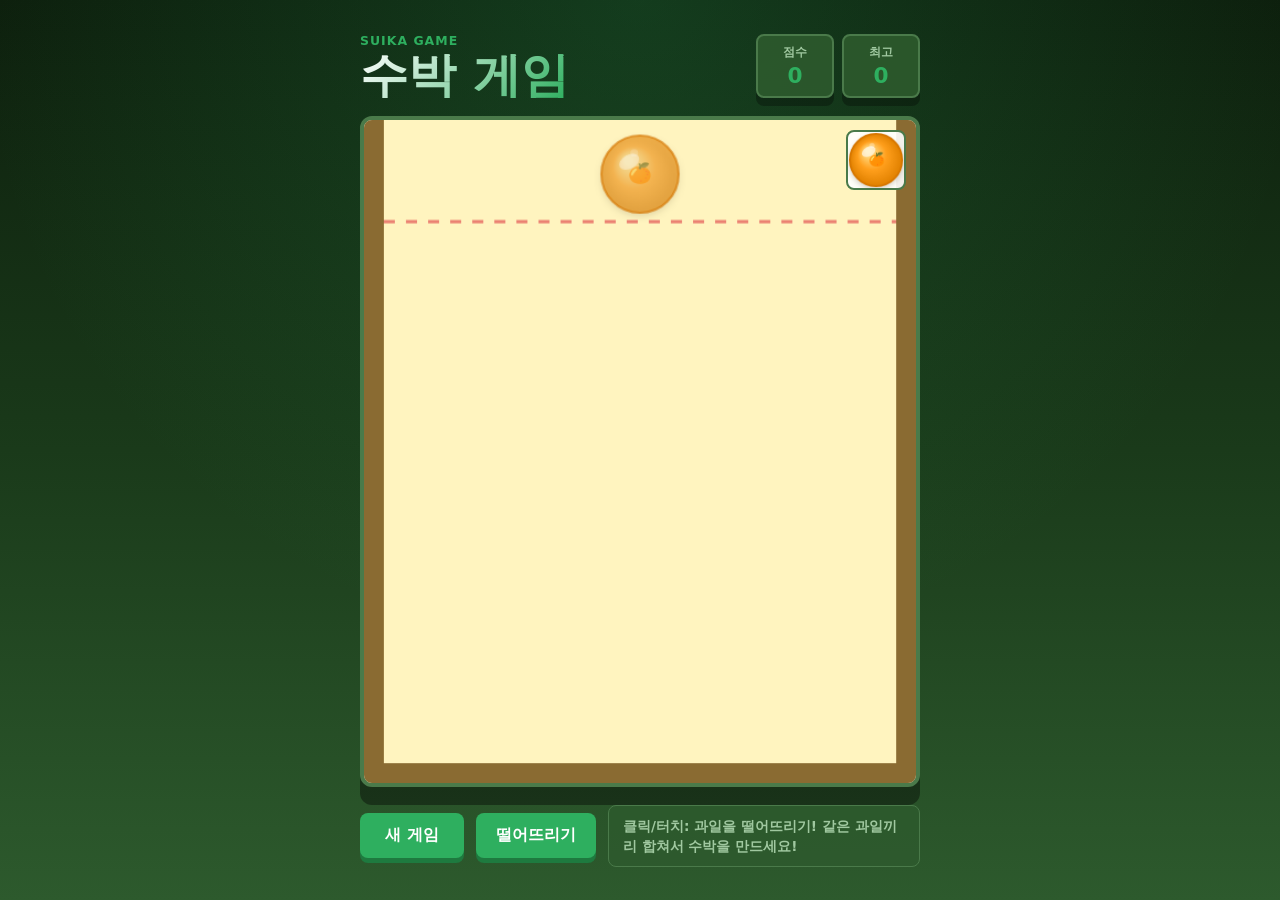
==== index.html @ ff4e7592 "수박게임 빌드 완료" ====
<!doctype html>
<html lang="ko">
  <head>
    <meta charset="UTF-8" />
    <meta name="viewport" content="width=device-width, initial-scale=1.0" />
    <title>수박 게임</title>
    <link rel="stylesheet" href="styles.css" />
  </head>
  <body>
    <main class="app">
      <section class="game-shell" aria-label="수박 게임">
        <header class="topbar">
          <div>
            <p class="eyebrow">Suika Game</p>
            <h1>수박 게임</h1>
          </div>
          <div class="scoreboard">
            <div>
              <span>점수</span>
              <strong id="score">0</strong>
            </div>
            <div>
              <span>최고</span>
              <strong id="best">0</strong>
            </div>
          </div>
        </header>

        <div class="board-wrap">
          <canvas id="game" width="500" height="600" aria-label="게임 보드"></canvas>
          <canvas id="next" width="60" height="60" aria-label="다음 과일"></canvas>
          <div id="overlay" class="overlay hidden">
            <h2>게임 오버!</h2>
            <p id="gameOverMsg">과일이 위험선을 넘었어요!</p>
            <button id="restartOverlay" type="button">다시 시작</button>
          </div>
        </div>

        <footer class="controls">
          <button id="restart" type="button">새 게임</button>
          <button id="drop" type="button">떨어뜨리기</button>
          <div class="tip">
            <span>클릭/터치: 과일을 떨어뜨리기! 같은 과일끼리 합쳐서 수박을 만드세요!</span>
          </div>
        </footer>
      </section>
    </main>
    <script src="game.js"></script>
  </body>
</html>
---- styles.css ----
:root {
  color-scheme: light;
  --bg: #1a3a1a;
  --ink: #fff;
  --muted: #a0c8a0;
  --panel: #2d5a2d;
  --line: #4a7a4a;
  --accent: #2eaf5f;
  --accent-dark: #1e7a3f;
  --board-bg: #fff8e0;
}

* {
  box-sizing: border-box;
}

body {
  margin: 0;
  min-height: 100vh;
  font-family:
    Inter, ui-sans-serif, system-ui, -apple-system, BlinkMacSystemFont, "Segoe UI",
    sans-serif;
  background:
    radial-gradient(circle at 50% 0%, rgba(46, 175, 95, 0.2), transparent 60%),
    linear-gradient(180deg, #0d1f0d 0%, var(--bg) 50%, #2d5a2d 100%);
  color: var(--ink);
}

button {
  border: 0;
  border-radius: 8px;
  cursor: pointer;
  font: inherit;
  font-weight: 800;
}

.app {
  display: grid;
  min-height: 100vh;
  place-items: center;
  padding: 22px;
}

.game-shell {
  width: min(100%, 560px);
}

.topbar,
.controls {
  display: flex;
  align-items: center;
  justify-content: space-between;
  gap: 16px;
}

.eyebrow {
  margin: 0 0 4px;
  color: var(--accent);
  font-size: 0.78rem;
  font-weight: 900;
  letter-spacing: 0.08em;
  text-transform: uppercase;
}

h1 {
  margin: 0;
  font-size: clamp(1.8rem, 7vw, 3rem);
  line-height: 0.96;
  background: linear-gradient(135deg, #fff 0%, #2eaf5f 100%);
  -webkit-background-clip: text;
  -webkit-text-fill-color: transparent;
  background-clip: text;
}

.scoreboard {
  display: flex;
  gap: 8px;
}

.scoreboard div {
  min-width: 78px;
  border: 2px solid var(--line);
  border-radius: 8px;
  background: rgba(45, 90, 45, 0.9);
  padding: 8px 10px;
  text-align: center;
  box-shadow: 0 8px 0 rgba(0, 0, 0, 0.3);
}

.scoreboard span {
  display: block;
  color: var(--muted);
  font-size: 0.75rem;
  font-weight: 800;
}

.scoreboard strong {
  display: block;
  margin-top: 2px;
  font-size: 1.35rem;
  color: var(--accent);
}

.board-wrap {
  position: relative;
  margin: 18px 0;
  overflow: hidden;
  border: 4px solid var(--line);
  border-radius: 12px;
  background: var(--board-bg);
  box-shadow: 
    0 18px 0 rgba(0, 0, 0, 0.4),
    inset 0 0 40px rgba(46, 175, 95, 0.1);
}

#game {
  display: block;
  width: 100%;
  aspect-ratio: 500 / 600;
  touch-action: none;
  cursor: pointer;
}

#next {
  position: absolute;
  top: 10px;
  right: 10px;
  width: 60px;
  height: 60px;
  border: 2px solid var(--line);
  border-radius: 8px;
  background: rgba(255, 255, 255, 0.9);
}

.overlay {
  position: absolute;
  inset: 0;
  display: grid;
  place-content: center;
  gap: 12px;
  padding: 24px;
  background: rgba(13, 31, 13, 0.92);
  text-align: center;
}

.overlay.hidden {
  display: none;
}

.overlay h2 {
  margin: 0;
  font-size: 2.25rem;
  color: var(--accent);
}

.overlay p {
  margin: 0;
  color: var(--muted);
  font-weight: 700;
}

.controls {
  align-items: center;
  gap: 12px;
}

.controls button {
  min-width: 104px;
  background: var(--accent);
  color: white;
  padding: 12px 20px;
  box-shadow: 0 5px 0 var(--accent-dark);
  font-size: 1rem;
}

.controls button:active {
  transform: translateY(3px);
  box-shadow: 0 2px 0 var(--accent-dark);
}

.tip {
  flex: 1;
  background: rgba(45, 90, 45, 0.8);
  border: 1px solid var(--line);
  border-radius: 8px;
  padding: 10px 14px;
}

.tip span {
  color: var(--muted);
  font-size: 0.85rem;
  font-weight: 600;
}

@media (max-width: 520px) {
  .app {
    padding: 12px;
  }

  .topbar {
    flex-wrap: wrap;
  }

  .scoreboard div {
    min-width: 64px;
    padding: 7px 8px;
  }

  .controls {
    flex-direction: column;
  }

  .controls button {
    width: 100%;
    min-height: 48px;
  }

  .tip {
    width: 100%;
  }
}
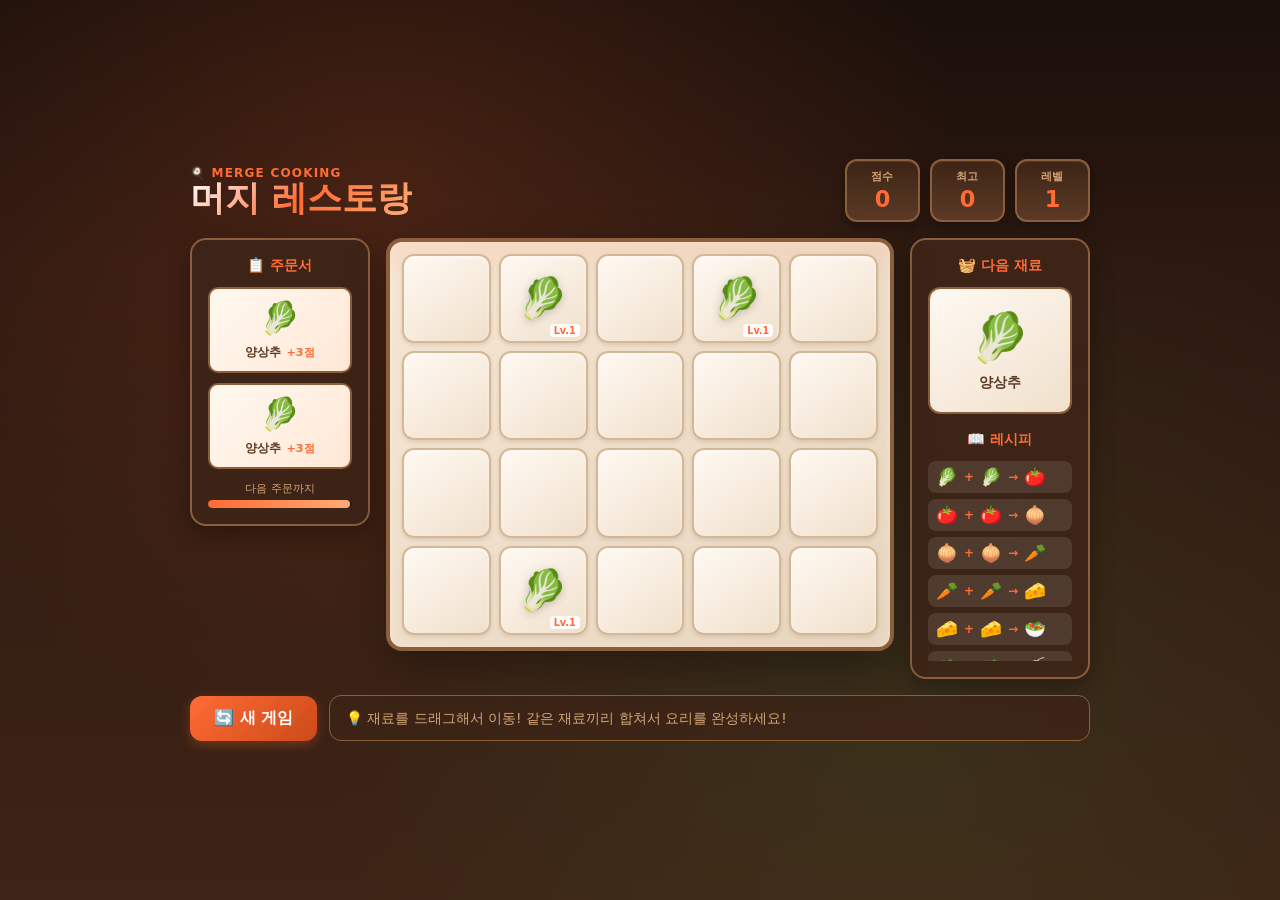
==== commit c14d55c6: "🍳 머지 레스토랑 게임 구현" ====
--- a/index.html
+++ b/index.html
@@ -3,48 +3,79 @@
   <head>
     <meta charset="UTF-8" />
     <meta name="viewport" content="width=device-width, initial-scale=1.0" />
-    <title>수박 게임</title>
+    <title>머지 레스토랑 - Merge Cooking Game</title>
     <link rel="stylesheet" href="styles.css" />
   </head>
   <body>
     <main class="app">
-      <section class="game-shell" aria-label="수박 게임">
+      <section class="game-shell" aria-label="머지 레스토랑">
         <header class="topbar">
-          <div>
-            <p class="eyebrow">Suika Game</p>
-            <h1>수박 게임</h1>
+          <div class="logo-area">
+            <p class="eyebrow">🍳 Merge Cooking</p>
+            <h1>머지 레스토랑</h1>
           </div>
           <div class="scoreboard">
-            <div>
+            <div class="score-item">
               <span>점수</span>
               <strong id="score">0</strong>
             </div>
-            <div>
+            <div class="score-item">
               <span>최고</span>
               <strong id="best">0</strong>
+            </div>
+            <div class="score-item">
+              <span>레벨</span>
+              <strong id="level">1</strong>
             </div>
           </div>
         </header>
 
-        <div class="board-wrap">
-          <canvas id="game" width="500" height="600" aria-label="게임 보드"></canvas>
-          <canvas id="next" width="60" height="60" aria-label="다음 과일"></canvas>
-          <div id="overlay" class="overlay hidden">
-            <h2>게임 오버!</h2>
-            <p id="gameOverMsg">과일이 위험선을 넘었어요!</p>
-            <button id="restartOverlay" type="button">다시 시작</button>
+        <div class="game-layout">
+          <!-- 주문 패널 -->
+          <aside class="order-panel">
+            <h3 class="panel-title">📋 주문서</h3>
+            <div id="orders" class="orders-container"></div>
+            <div class="order-timer">
+              <span>다음 주문까지</span>
+              <div class="timer-bar">
+                <div id="timerFill" class="timer-fill"></div>
+              </div>
+            </div>
+          </aside>
+
+          <!-- 게임 보드 -->
+          <div class="board-wrap">
+            <div id="grid" class="grid"></div>
+            <div id="overlay" class="overlay hidden">
+              <h2>🍽️ 영업 종료!</h2>
+              <p id="gameOverMsg">주방이 가득 찼어요!</p>
+              <div class="final-score">
+                <span>최종 점수</span>
+                <strong id="finalScore">0</strong>
+              </div>
+              <button id="restartOverlay" type="button">🔄 다시 시작</button>
+            </div>
           </div>
+
+          <!-- 다음 재료 & 정보 -->
+          <aside class="info-panel">
+            <h3 class="panel-title">🧺 다음 재료</h3>
+            <div id="nextIngredient" class="next-ingredient"></div>
+            <div class="recipe-book">
+              <h3 class="panel-title">📖 레시피</h3>
+              <div id="recipeList" class="recipe-list"></div>
+            </div>
+          </aside>
         </div>
 
         <footer class="controls">
-          <button id="restart" type="button">새 게임</button>
-          <button id="drop" type="button">떨어뜨리기</button>
+          <button id="restart" type="button">🔄 새 게임</button>
           <div class="tip">
-            <span>클릭/터치: 과일을 떨어뜨리기! 같은 과일끼리 합쳐서 수박을 만드세요!</span>
+            <span>💡 재료를 드래그해서 이동! 같은 재료끼리 합쳐서 요리를 완성하세요!</span>
           </div>
         </footer>
       </section>
     </main>
     <script src="game.js"></script>
   </body>
-</html>
+</html>
--- a/styles.css
+++ b/styles.css
@@ -1,146 +1,348 @@
 :root {
   color-scheme: light;
-  --bg: #1a3a1a;
+  --bg: #2c1810;
   --ink: #fff;
-  --muted: #a0c8a0;
-  --panel: #2d5a2d;
-  --line: #4a7a4a;
-  --accent: #2eaf5f;
-  --accent-dark: #1e7a3f;
-  --board-bg: #fff8e0;
+  --muted: #d4a574;
+  --panel: #3d2416;
+  --panel-light: #5c3a25;
+  --line: #8b5e3c;
+  --accent: #ff6b35;
+  --accent-dark: #cc4a1a;
+  --accent-green: #4caf50;
+  --board-bg: #f5e6d3;
+  --board-grid: #e8d5be;
+  --shadow: rgba(0, 0, 0, 0.3);
 }
 
 * {
   box-sizing: border-box;
+  margin: 0;
+  padding: 0;
 }
 
 body {
-  margin: 0;
   min-height: 100vh;
-  font-family:
-    Inter, ui-sans-serif, system-ui, -apple-system, BlinkMacSystemFont, "Segoe UI",
-    sans-serif;
-  background:
-    radial-gradient(circle at 50% 0%, rgba(46, 175, 95, 0.2), transparent 60%),
-    linear-gradient(180deg, #0d1f0d 0%, var(--bg) 50%, #2d5a2d 100%);
+  font-family: 'Segoe UI', ui-sans-serif, system-ui, -apple-system, sans-serif;
+  background: 
+    radial-gradient(circle at 30% 20%, rgba(255, 107, 53, 0.15), transparent 50%),
+    radial-gradient(circle at 70% 80%, rgba(76, 175, 80, 0.1), transparent 50%),
+    linear-gradient(180deg, #1a0f0a 0%, var(--bg) 30%, #3d2416 100%);
   color: var(--ink);
+  overflow-x: hidden;
 }
 
 button {
   border: 0;
-  border-radius: 8px;
+  border-radius: 12px;
   cursor: pointer;
   font: inherit;
-  font-weight: 800;
+  font-weight: 700;
+  transition: all 0.15s ease;
+}
+
+button:hover {
+  transform: translateY(-2px);
+}
+
+button:active {
+  transform: translateY(2px);
 }
 
 .app {
   display: grid;
   min-height: 100vh;
   place-items: center;
-  padding: 22px;
+  padding: 16px;
 }
 
 .game-shell {
-  width: min(100%, 560px);
-}
-
-.topbar,
-.controls {
+  width: min(100%, 900px);
+}
+
+/* ===== TOPBAR ===== */
+.topbar {
   display: flex;
   align-items: center;
   justify-content: space-between;
   gap: 16px;
+  margin-bottom: 16px;
+  flex-wrap: wrap;
+}
+
+.logo-area {
+  display: flex;
+  flex-direction: column;
 }
 
 .eyebrow {
-  margin: 0 0 4px;
-  color: var(--accent);
-  font-size: 0.78rem;
-  font-weight: 900;
-  letter-spacing: 0.08em;
+  color: var(--accent);
+  font-size: 0.75rem;
+  font-weight: 800;
+  letter-spacing: 0.1em;
   text-transform: uppercase;
 }
 
 h1 {
-  margin: 0;
-  font-size: clamp(1.8rem, 7vw, 3rem);
-  line-height: 0.96;
-  background: linear-gradient(135deg, #fff 0%, #2eaf5f 100%);
+  font-size: clamp(1.5rem, 5vw, 2.2rem);
+  line-height: 1;
+  background: linear-gradient(135deg, #fff 0%, #ff6b35 50%, #ffab76 100%);
   -webkit-background-clip: text;
   -webkit-text-fill-color: transparent;
   background-clip: text;
-}
-
+  text-shadow: none;
+}
+
+/* ===== SCOREBOARD ===== */
 .scoreboard {
   display: flex;
-  gap: 8px;
-}
-
-.scoreboard div {
-  min-width: 78px;
+  gap: 10px;
+}
+
+.score-item {
+  min-width: 75px;
   border: 2px solid var(--line);
-  border-radius: 8px;
-  background: rgba(45, 90, 45, 0.9);
-  padding: 8px 10px;
+  border-radius: 12px;
+  background: linear-gradient(180deg, var(--panel) 0%, var(--panel-light) 100%);
+  padding: 8px 12px;
   text-align: center;
-  box-shadow: 0 8px 0 rgba(0, 0, 0, 0.3);
-}
-
-.scoreboard span {
+  box-shadow: 
+    0 4px 12px var(--shadow),
+    inset 0 1px 0 rgba(255, 255, 255, 0.1);
+}
+
+.score-item span {
   display: block;
   color: var(--muted);
-  font-size: 0.75rem;
-  font-weight: 800;
-}
-
-.scoreboard strong {
+  font-size: 0.7rem;
+  font-weight: 700;
+  text-transform: uppercase;
+  letter-spacing: 0.05em;
+}
+
+.score-item strong {
   display: block;
   margin-top: 2px;
-  font-size: 1.35rem;
-  color: var(--accent);
-}
-
+  font-size: 1.4rem;
+  color: var(--accent);
+  font-weight: 800;
+}
+
+/* ===== GAME LAYOUT ===== */
+.game-layout {
+  display: grid;
+  grid-template-columns: 180px 1fr 180px;
+  gap: 16px;
+  align-items: start;
+}
+
+@media (max-width: 800px) {
+  .game-layout {
+    grid-template-columns: 1fr;
+  }
+  
+  .order-panel,
+  .info-panel {
+    display: grid;
+    grid-template-columns: 1fr 1fr;
+    gap: 12px;
+  }
+}
+
+/* ===== SIDE PANELS ===== */
+.order-panel,
+.info-panel {
+  background: linear-gradient(180deg, var(--panel) 0%, rgba(61, 36, 22, 0.8) 100%);
+  border: 2px solid var(--line);
+  border-radius: 16px;
+  padding: 16px;
+  box-shadow: 0 8px 24px var(--shadow);
+}
+
+.panel-title {
+  font-size: 0.9rem;
+  color: var(--accent);
+  margin-bottom: 12px;
+  text-align: center;
+  font-weight: 700;
+}
+
+/* ===== ORDERS ===== */
+.orders-container {
+  display: flex;
+  flex-direction: column;
+  gap: 10px;
+  min-height: 150px;
+}
+
+.order-card {
+  background: linear-gradient(135deg, #fff8f0 0%, #ffe8d6 100%);
+  border: 2px solid var(--line);
+  border-radius: 10px;
+  padding: 10px;
+  text-align: center;
+  animation: orderAppear 0.4s cubic-bezier(0.34, 1.56, 0.64, 1);
+  position: relative;
+}
+
+.order-card.completed {
+  background: linear-gradient(135deg, #e8f5e9 0%, #c8e6c9 100%);
+  border-color: var(--accent-green);
+}
+
+.order-emoji {
+  font-size: 2rem;
+  display: block;
+  margin-bottom: 4px;
+}
+
+.order-name {
+  font-size: 0.75rem;
+  color: #5c3a25;
+  font-weight: 700;
+}
+
+.order-reward {
+  font-size: 0.7rem;
+  color: var(--accent);
+  font-weight: 700;
+  margin-top: 2px;
+}
+
+.order-timer {
+  margin-top: 12px;
+  text-align: center;
+}
+
+.order-timer span {
+  font-size: 0.7rem;
+  color: var(--muted);
+  display: block;
+  margin-bottom: 4px;
+}
+
+.timer-bar {
+  height: 8px;
+  background: rgba(0, 0, 0, 0.3);
+  border-radius: 4px;
+  overflow: hidden;
+}
+
+.timer-fill {
+  height: 100%;
+  width: 100%;
+  background: linear-gradient(90deg, var(--accent) 0%, #ffab76 100%);
+  border-radius: 4px;
+  transition: width 0.3s ease;
+}
+
+/* ===== GAME BOARD ===== */
 .board-wrap {
   position: relative;
-  margin: 18px 0;
-  overflow: hidden;
+  background: 
+    linear-gradient(135deg, var(--board-bg) 0%, #e8d5be 100%);
   border: 4px solid var(--line);
+  border-radius: 16px;
+  padding: 12px;
+  box-shadow: 
+    0 16px 40px var(--shadow),
+    inset 0 2px 8px rgba(255, 255, 255, 0.3);
+}
+
+.board-wrap::before {
+  content: '';
+  position: absolute;
+  top: 0;
+  left: 0;
+  right: 0;
+  height: 40px;
+  background: linear-gradient(180deg, rgba(255, 107, 53, 0.1) 0%, transparent 100%);
+  border-radius: 12px 12px 0 0;
+  pointer-events: none;
+}
+
+/* ===== GRID ===== */
+.grid {
+  display: grid;
+  grid-template-columns: repeat(5, 1fr);
+  grid-template-rows: repeat(4, 1fr);
+  gap: 8px;
+  aspect-ratio: 5 / 4;
+}
+
+.cell {
+  background: linear-gradient(145deg, #fff9f2 0%, #f0e0cc 100%);
+  border: 2px solid #d4b896;
   border-radius: 12px;
-  background: var(--board-bg);
+  display: flex;
+  align-items: center;
+  justify-content: center;
+  cursor: pointer;
+  transition: all 0.2s ease;
+  position: relative;
+  user-select: none;
   box-shadow: 
-    0 18px 0 rgba(0, 0, 0, 0.4),
-    inset 0 0 40px rgba(46, 175, 95, 0.1);
-}
-
-#game {
-  display: block;
-  width: 100%;
-  aspect-ratio: 500 / 600;
-  touch-action: none;
-  cursor: pointer;
-}
-
-#next {
+    inset 0 2px 4px rgba(255, 255, 255, 0.5),
+    0 2px 4px rgba(0, 0, 0, 0.1);
+}
+
+.cell:hover {
+  background: linear-gradient(145deg, #fff 0%, #ffe8d6 100%);
+  border-color: var(--accent);
+  transform: scale(1.02);
+}
+
+.cell.selected {
+  border-color: var(--accent);
+  box-shadow: 
+    0 0 0 3px rgba(255, 107, 53, 0.3),
+    inset 0 2px 4px rgba(255, 255, 255, 0.5);
+  animation: selectedPulse 1s infinite;
+}
+
+.cell.hint {
+  border-color: var(--accent-green);
+  box-shadow: 0 0 0 3px rgba(76, 175, 80, 0.3);
+}
+
+.cell.merging {
+  animation: mergeAnimation 0.4s cubic-bezier(0.34, 1.56, 0.64, 1);
+}
+
+.cell.new-item {
+  animation: dropIn 0.4s cubic-bezier(0.34, 1.56, 0.64, 1);
+}
+
+.cell-emoji {
+  font-size: clamp(1.5rem, 5vw, 2.5rem);
+  filter: drop-shadow(0 2px 4px rgba(0, 0, 0, 0.2));
+  transition: transform 0.2s ease;
+}
+
+.cell-level {
   position: absolute;
-  top: 10px;
-  right: 10px;
-  width: 60px;
-  height: 60px;
-  border: 2px solid var(--line);
-  border-radius: 8px;
+  bottom: 4px;
+  right: 6px;
+  font-size: 0.6rem;
+  font-weight: 800;
+  color: var(--accent);
   background: rgba(255, 255, 255, 0.9);
-}
-
+  padding: 1px 4px;
+  border-radius: 4px;
+}
+
+/* ===== OVERLAY ===== */
 .overlay {
   position: absolute;
   inset: 0;
   display: grid;
   place-content: center;
-  gap: 12px;
+  gap: 16px;
   padding: 24px;
-  background: rgba(13, 31, 13, 0.92);
+  background: rgba(44, 24, 16, 0.95);
+  backdrop-filter: blur(8px);
+  border-radius: 12px;
   text-align: center;
+  z-index: 100;
 }
 
 .overlay.hidden {
@@ -148,62 +350,245 @@
 }
 
 .overlay h2 {
-  margin: 0;
-  font-size: 2.25rem;
+  font-size: 2rem;
   color: var(--accent);
 }
 
 .overlay p {
-  margin: 0;
   color: var(--muted);
+  font-weight: 600;
+}
+
+.final-score {
+  background: var(--panel);
+  border: 2px solid var(--line);
+  border-radius: 12px;
+  padding: 16px 32px;
+}
+
+.final-score span {
+  display: block;
+  color: var(--muted);
+  font-size: 0.85rem;
+  margin-bottom: 4px;
+}
+
+.final-score strong {
+  font-size: 2.5rem;
+  color: var(--accent);
+}
+
+.overlay button {
+  background: linear-gradient(135deg, var(--accent) 0%, var(--accent-dark) 100%);
+  color: white;
+  padding: 14px 28px;
+  font-size: 1.1rem;
+  box-shadow: 0 4px 16px rgba(255, 107, 53, 0.4);
+}
+
+/* ===== NEXT INGREDIENT ===== */
+.next-ingredient {
+  background: linear-gradient(145deg, #fff9f2 0%, #f0e0cc 100%);
+  border: 2px solid var(--line);
+  border-radius: 12px;
+  padding: 20px;
+  text-align: center;
+  min-height: 80px;
+  display: flex;
+  flex-direction: column;
+  align-items: center;
+  justify-content: center;
+  cursor: grab;
+  transition: all 0.2s ease;
+}
+
+.next-ingredient:hover {
+  transform: scale(1.05);
+  border-color: var(--accent);
+}
+
+.next-ingredient:active {
+  cursor: grabbing;
+}
+
+.next-emoji {
+  font-size: 3rem;
+  margin-bottom: 8px;
+}
+
+.next-name {
+  font-size: 0.85rem;
+  color: #5c3a25;
   font-weight: 700;
 }
 
+/* ===== RECIPE LIST ===== */
+.recipe-book {
+  margin-top: 16px;
+}
+
+.recipe-list {
+  display: flex;
+  flex-direction: column;
+  gap: 6px;
+  max-height: 200px;
+  overflow-y: auto;
+}
+
+.recipe-item {
+  display: flex;
+  align-items: center;
+  gap: 6px;
+  background: rgba(255, 255, 255, 0.1);
+  border-radius: 8px;
+  padding: 6px 8px;
+  font-size: 0.75rem;
+}
+
+.recipe-arrow {
+  color: var(--accent);
+  font-weight: 800;
+}
+
+.recipe-emoji {
+  font-size: 1.1rem;
+}
+
+/* ===== CONTROLS ===== */
 .controls {
+  display: flex;
   align-items: center;
   gap: 12px;
+  margin-top: 16px;
 }
 
 .controls button {
-  min-width: 104px;
-  background: var(--accent);
+  background: linear-gradient(135deg, var(--accent) 0%, var(--accent-dark) 100%);
   color: white;
-  padding: 12px 20px;
-  box-shadow: 0 5px 0 var(--accent-dark);
-  font-size: 1rem;
-}
-
-.controls button:active {
-  transform: translateY(3px);
-  box-shadow: 0 2px 0 var(--accent-dark);
+  padding: 12px 24px;
+  box-shadow: 0 4px 12px rgba(255, 107, 53, 0.3);
 }
 
 .tip {
   flex: 1;
-  background: rgba(45, 90, 45, 0.8);
+  background: rgba(61, 36, 22, 0.8);
   border: 1px solid var(--line);
-  border-radius: 8px;
-  padding: 10px 14px;
+  border-radius: 12px;
+  padding: 12px 16px;
 }
 
 .tip span {
   color: var(--muted);
   font-size: 0.85rem;
-  font-weight: 600;
-}
-
-@media (max-width: 520px) {
+}
+
+/* ===== FLOATING SCORE ===== */
+.float-score {
+  position: fixed;
+  pointer-events: none;
+  font-size: 1.2rem;
+  font-weight: 800;
+  color: var(--accent);
+  text-shadow: 0 2px 4px rgba(0, 0, 0, 0.5);
+  animation: floatUp 1s ease-out forwards;
+  z-index: 1000;
+}
+
+/* ===== COMBO POPUP ===== */
+.combo-popup {
+  position: fixed;
+  top: 50%;
+  left: 50%;
+  transform: translate(-50%, -50%);
+  font-size: 3rem;
+  font-weight: 900;
+  color: var(--accent);
+  text-shadow: 
+    0 0 20px rgba(255, 107, 53, 0.8),
+    0 4px 8px rgba(0, 0, 0, 0.5);
+  animation: comboPopup 1s cubic-bezier(0.34, 1.56, 0.64, 1) forwards;
+  z-index: 1000;
+  pointer-events: none;
+}
+
+/* ===== ANIMATIONS ===== */
+@keyframes selectedPulse {
+  0%, 100% { transform: scale(1); }
+  50% { transform: scale(1.05); }
+}
+
+@keyframes mergeAnimation {
+  0% { transform: scale(1); }
+  50% { transform: scale(1.3); }
+  100% { transform: scale(1); }
+}
+
+@keyframes dropIn {
+  0% { 
+    transform: translateY(-50px) scale(0);
+    opacity: 0;
+  }
+  100% { 
+    transform: translateY(0) scale(1);
+    opacity: 1;
+  }
+}
+
+@keyframes orderAppear {
+  0% { 
+    transform: translateX(-20px) scale(0.8);
+    opacity: 0;
+  }
+  100% { 
+    transform: translateX(0) scale(1);
+    opacity: 1;
+  }
+}
+
+@keyframes floatUp {
+  0% { 
+    transform: translateY(0);
+    opacity: 1;
+  }
+  100% { 
+    transform: translateY(-60px);
+    opacity: 0;
+  }
+}
+
+@keyframes comboPopup {
+  0% { 
+    transform: translate(-50%, -50%) scale(0);
+    opacity: 0;
+  }
+  50% { 
+    transform: translate(-50%, -50%) scale(1.2);
+    opacity: 1;
+  }
+  100% { 
+    transform: translate(-50%, -50%) scale(0.8);
+    opacity: 0;
+  }
+}
+
+/* ===== RESPONSIVE ===== */
+@media (max-width: 800px) {
   .app {
-    padding: 12px;
+    padding: 8px;
   }
 
   .topbar {
-    flex-wrap: wrap;
-  }
-
-  .scoreboard div {
-    min-width: 64px;
-    padding: 7px 8px;
+    flex-direction: column;
+    align-items: stretch;
+  }
+
+  .scoreboard {
+    justify-content: center;
+  }
+
+  .score-item {
+    min-width: 70px;
+    padding: 6px 10px;
   }
 
   .controls {
@@ -212,10 +597,30 @@
 
   .controls button {
     width: 100%;
-    min-height: 48px;
-  }
-
-  .tip {
-    width: 100%;
+  }
+
+  .game-layout {
+    gap: 12px;
+  }
+
+  .order-panel,
+  .info-panel {
+    padding: 12px;
+  }
+}
+
+@media (max-width: 500px) {
+  .scoreboard {
+    flex-wrap: wrap;
+    gap: 6px;
+  }
+
+  .score-item {
+    min-width: 60px;
+    flex: 1;
+  }
+
+  h1 {
+    font-size: 1.5rem;
   }
 }
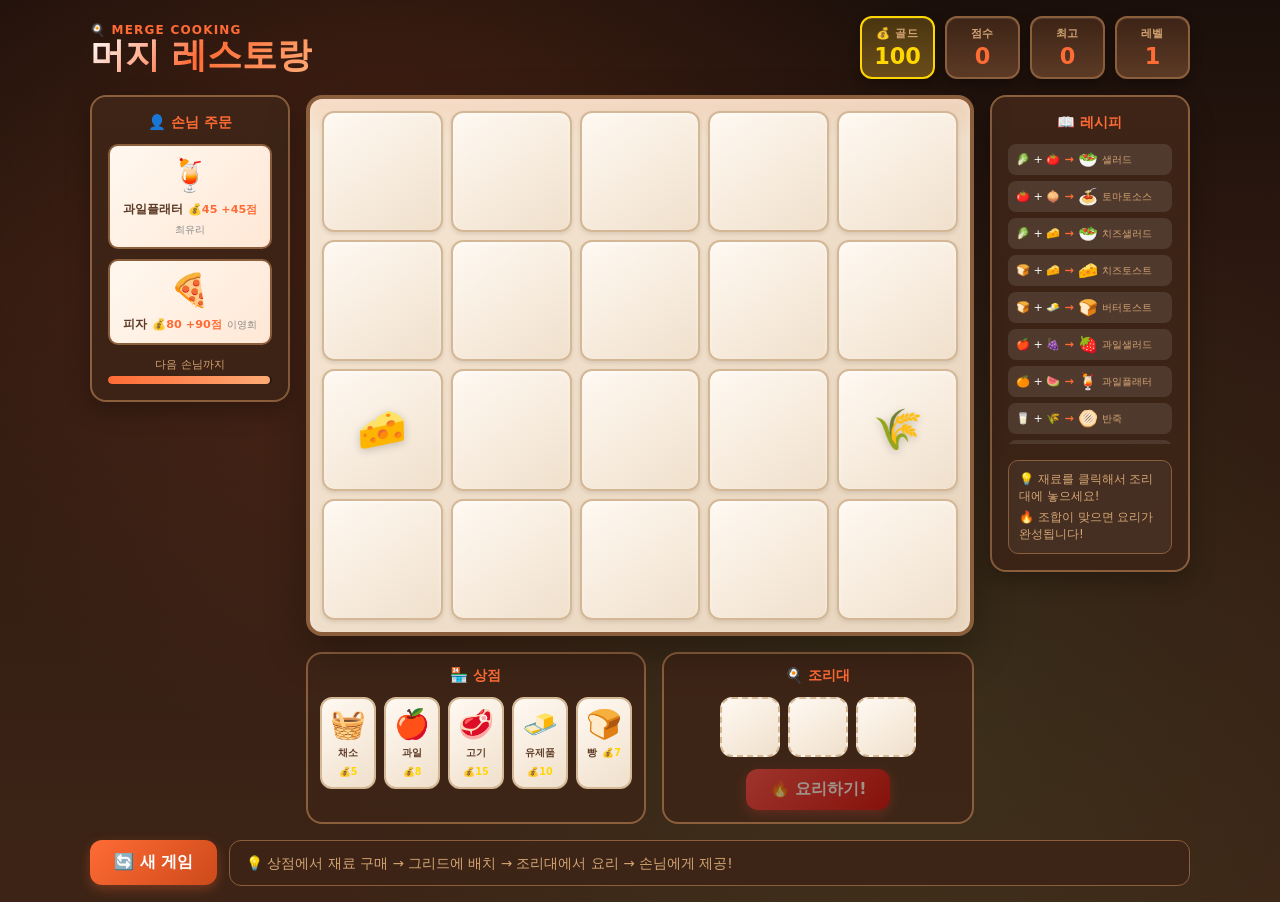
==== commit 09317255: "🍳 머지 레스토랑 v2.0 - 생성기, 조리대, 손님 주문 시스템 추가" ====
--- a/index.html
+++ b/index.html
@@ -15,6 +15,10 @@
             <h1>머지 레스토랑</h1>
           </div>
           <div class="scoreboard">
+            <div class="score-item gold-display">
+              <span>💰 골드</span>
+              <strong id="gold">100</strong>
+            </div>
             <div class="score-item">
               <span>점수</span>
               <strong id="score">0</strong>
@@ -31,39 +35,60 @@
         </header>
 
         <div class="game-layout">
-          <!-- 주문 패널 -->
+          <!-- 왼쪽: 손님 주문 -->
           <aside class="order-panel">
-            <h3 class="panel-title">📋 주문서</h3>
+            <h3 class="panel-title">👤 손님 주문</h3>
             <div id="orders" class="orders-container"></div>
             <div class="order-timer">
-              <span>다음 주문까지</span>
+              <span>다음 손님까지</span>
               <div class="timer-bar">
                 <div id="timerFill" class="timer-fill"></div>
               </div>
             </div>
           </aside>
 
-          <!-- 게임 보드 -->
-          <div class="board-wrap">
-            <div id="grid" class="grid"></div>
-            <div id="overlay" class="overlay hidden">
-              <h2>🍽️ 영업 종료!</h2>
-              <p id="gameOverMsg">주방이 가득 찼어요!</p>
-              <div class="final-score">
-                <span>최종 점수</span>
-                <strong id="finalScore">0</strong>
+          <!-- 중앙: 게임 보드 -->
+          <div class="board-section">
+            <div class="board-wrap">
+              <div id="grid" class="grid"></div>
+              <div id="overlay" class="overlay hidden">
+                <h2>🍽️ 영업 종료!</h2>
+                <p id="gameOverMsg">주방이 가득 찼어요!</p>
+                <div class="final-score">
+                  <span>최종 점수</span>
+                  <strong id="finalScore">0</strong>
+                </div>
+                <button id="restartOverlay" type="button">🔄 다시 시작</button>
               </div>
-              <button id="restartOverlay" type="button">🔄 다시 시작</button>
+            </div>
+
+            <!-- 하단: 생성기 & 조리대 -->
+            <div class="bottom-panel">
+              <div class="generators">
+                <h3 class="panel-title">🏪 상점</h3>
+                <div id="generators" class="generators-container"></div>
+              </div>
+              <div class="cooking-station">
+                <h3 class="panel-title">🍳 조리대</h3>
+                <div id="cookingStation" class="cooking-station-area">
+                  <div class="cooking-slots">
+                    <div class="cooking-slot" data-slot="0"></div>
+                    <div class="cooking-slot" data-slot="1"></div>
+                    <div class="cooking-slot" data-slot="2"></div>
+                  </div>
+                  <button id="cookBtn" class="cook-btn">🔥 요리하기!</button>
+                </div>
+              </div>
             </div>
           </div>
 
-          <!-- 다음 재료 & 정보 -->
+          <!-- 오른쪽: 레시피 & 정보 -->
           <aside class="info-panel">
-            <h3 class="panel-title">🧺 다음 재료</h3>
-            <div id="nextIngredient" class="next-ingredient"></div>
-            <div class="recipe-book">
-              <h3 class="panel-title">📖 레시피</h3>
-              <div id="recipeList" class="recipe-list"></div>
+            <h3 class="panel-title">📖 레시피</h3>
+            <div id="recipeList" class="recipe-list"></div>
+            <div class="tip-box">
+              <p>💡 재료를 클릭해서 조리대에 놓으세요!</p>
+              <p>🔥 조합이 맞으면 요리가 완성됩니다!</p>
             </div>
           </aside>
         </div>
@@ -71,7 +96,7 @@
         <footer class="controls">
           <button id="restart" type="button">🔄 새 게임</button>
           <div class="tip">
-            <span>💡 재료를 드래그해서 이동! 같은 재료끼리 합쳐서 요리를 완성하세요!</span>
+            <span>💡 상점에서 재료 구매 → 그리드에 배치 → 조리대에서 요리 → 손님에게 제공!</span>
           </div>
         </footer>
       </section>
--- a/styles.css
+++ b/styles.css
@@ -9,9 +9,12 @@
   --accent: #ff6b35;
   --accent-dark: #cc4a1a;
   --accent-green: #4caf50;
+  --accent-blue: #2196f3;
+  --accent-purple: #9c27b0;
   --board-bg: #f5e6d3;
   --board-grid: #e8d5be;
   --shadow: rgba(0, 0, 0, 0.3);
+  --gold: #ffd700;
 }
 
 * {
@@ -56,7 +59,7 @@
 }
 
 .game-shell {
-  width: min(100%, 900px);
+  width: min(100%, 1100px);
 }
 
 /* ===== TOPBAR ===== */
@@ -110,6 +113,15 @@
     inset 0 1px 0 rgba(255, 255, 255, 0.1);
 }
 
+.score-item.gold-display {
+  border-color: var(--gold);
+  background: linear-gradient(180deg, #4a3510 0%, #6b4d1a 100%);
+}
+
+.score-item.gold-display strong {
+  color: var(--gold);
+}
+
 .score-item span {
   display: block;
   color: var(--muted);
@@ -130,21 +142,14 @@
 /* ===== GAME LAYOUT ===== */
 .game-layout {
   display: grid;
-  grid-template-columns: 180px 1fr 180px;
+  grid-template-columns: 200px 1fr 200px;
   gap: 16px;
   align-items: start;
 }
 
-@media (max-width: 800px) {
+@media (max-width: 900px) {
   .game-layout {
     grid-template-columns: 1fr;
-  }
-  
-  .order-panel,
-  .info-panel {
-    display: grid;
-    grid-template-columns: 1fr 1fr;
-    gap: 12px;
   }
 }
 
@@ -184,9 +189,10 @@
   position: relative;
 }
 
-.order-card.completed {
-  background: linear-gradient(135deg, #e8f5e9 0%, #c8e6c9 100%);
+.order-card.can-serve {
   border-color: var(--accent-green);
+  box-shadow: 0 0 12px rgba(76, 175, 80, 0.4);
+  animation: canServePulse 1s infinite;
 }
 
 .order-emoji {
@@ -205,6 +211,12 @@
   font-size: 0.7rem;
   color: var(--accent);
   font-weight: 700;
+  margin-top: 2px;
+}
+
+.order-customer {
+  font-size: 0.65rem;
+  color: #888;
   margin-top: 2px;
 }
 
@@ -233,6 +245,13 @@
   background: linear-gradient(90deg, var(--accent) 0%, #ffab76 100%);
   border-radius: 4px;
   transition: width 0.3s ease;
+}
+
+/* ===== BOARD SECTION ===== */
+.board-section {
+  display: flex;
+  flex-direction: column;
+  gap: 16px;
 }
 
 /* ===== GAME BOARD ===== */
@@ -328,6 +347,142 @@
   background: rgba(255, 255, 255, 0.9);
   padding: 1px 4px;
   border-radius: 4px;
+}
+
+/* ===== BOTTOM PANEL ===== */
+.bottom-panel {
+  display: grid;
+  grid-template-columns: 1fr 1fr;
+  gap: 16px;
+}
+
+@media (max-width: 700px) {
+  .bottom-panel {
+    grid-template-columns: 1fr;
+  }
+}
+
+/* ===== GENERATORS ===== */
+.generators {
+  background: linear-gradient(180deg, var(--panel) 0%, rgba(61, 36, 22, 0.8) 100%);
+  border: 2px solid var(--line);
+  border-radius: 16px;
+  padding: 12px;
+}
+
+.generators-container {
+  display: grid;
+  grid-template-columns: repeat(5, 1fr);
+  gap: 8px;
+}
+
+@media (max-width: 500px) {
+  .generators-container {
+    grid-template-columns: repeat(3, 1fr);
+  }
+}
+
+.generator {
+  background: linear-gradient(145deg, #fff9f2 0%, #f0e0cc 100%);
+  border: 2px solid #d4b896;
+  border-radius: 12px;
+  padding: 8px;
+  text-align: center;
+  cursor: pointer;
+  transition: all 0.2s ease;
+}
+
+.generator:hover {
+  transform: scale(1.05);
+  border-color: var(--accent);
+}
+
+.generator:active {
+  transform: scale(0.95);
+}
+
+.generator.disabled {
+  opacity: 0.5;
+  cursor: not-allowed;
+}
+
+.generator-emoji {
+  font-size: 1.8rem;
+  display: block;
+}
+
+.generator-name {
+  font-size: 0.6rem;
+  color: #5c3a25;
+  font-weight: 700;
+  margin-top: 2px;
+}
+
+.generator-cost {
+  font-size: 0.6rem;
+  color: var(--gold);
+  font-weight: 800;
+}
+
+/* ===== COOKING STATION ===== */
+.cooking-station {
+  background: linear-gradient(180deg, var(--panel) 0%, rgba(61, 36, 22, 0.8) 100%);
+  border: 2px solid var(--line);
+  border-radius: 16px;
+  padding: 12px;
+}
+
+.cooking-station-area {
+  display: flex;
+  flex-direction: column;
+  align-items: center;
+  gap: 12px;
+}
+
+.cooking-slots {
+  display: flex;
+  gap: 8px;
+}
+
+.cooking-slot {
+  width: 60px;
+  height: 60px;
+  background: linear-gradient(145deg, #fff9f2 0%, #f0e0cc 100%);
+  border: 2px dashed #d4b896;
+  border-radius: 12px;
+  display: flex;
+  align-items: center;
+  justify-content: center;
+  font-size: 2rem;
+  cursor: pointer;
+  transition: all 0.2s ease;
+}
+
+.cooking-slot:hover {
+  border-color: var(--accent);
+  background: linear-gradient(145deg, #fff 0%, #ffe8d6 100%);
+}
+
+.cooking-slot.filled {
+  border-style: solid;
+  border-color: var(--accent-green);
+}
+
+.cook-btn {
+  background: linear-gradient(135deg, #ff4444 0%, #cc0000 100%);
+  color: white;
+  padding: 10px 24px;
+  font-size: 1rem;
+  box-shadow: 0 4px 12px rgba(255, 68, 68, 0.4);
+}
+
+.cook-btn:hover {
+  background: linear-gradient(135deg, #ff6666 0%, #ee2222 100%);
+}
+
+.cook-btn:disabled {
+  opacity: 0.5;
+  cursor: not-allowed;
 }
 
 /* ===== OVERLAY ===== */
@@ -386,72 +541,57 @@
   box-shadow: 0 4px 16px rgba(255, 107, 53, 0.4);
 }
 
-/* ===== NEXT INGREDIENT ===== */
-.next-ingredient {
-  background: linear-gradient(145deg, #fff9f2 0%, #f0e0cc 100%);
-  border: 2px solid var(--line);
-  border-radius: 12px;
-  padding: 20px;
-  text-align: center;
-  min-height: 80px;
-  display: flex;
-  flex-direction: column;
-  align-items: center;
-  justify-content: center;
-  cursor: grab;
-  transition: all 0.2s ease;
-}
-
-.next-ingredient:hover {
-  transform: scale(1.05);
-  border-color: var(--accent);
-}
-
-.next-ingredient:active {
-  cursor: grabbing;
-}
-
-.next-emoji {
-  font-size: 3rem;
-  margin-bottom: 8px;
-}
-
-.next-name {
-  font-size: 0.85rem;
-  color: #5c3a25;
-  font-weight: 700;
-}
-
 /* ===== RECIPE LIST ===== */
-.recipe-book {
-  margin-top: 16px;
-}
-
 .recipe-list {
   display: flex;
   flex-direction: column;
   gap: 6px;
-  max-height: 200px;
+  max-height: 300px;
   overflow-y: auto;
 }
 
 .recipe-item {
   display: flex;
   align-items: center;
-  gap: 6px;
+  gap: 4px;
   background: rgba(255, 255, 255, 0.1);
   border-radius: 8px;
   padding: 6px 8px;
+  font-size: 0.7rem;
+  flex-wrap: wrap;
+}
+
+.recipe-arrow {
+  color: var(--accent);
+  font-weight: 800;
+}
+
+.recipe-emoji {
+  font-size: 1rem;
+}
+
+.recipe-name {
+  color: var(--muted);
+  font-size: 0.65rem;
+}
+
+/* ===== TIP BOX ===== */
+.tip-box {
+  margin-top: 16px;
+  background: rgba(255, 255, 255, 0.05);
+  border: 1px solid var(--line);
+  border-radius: 10px;
+  padding: 10px;
+}
+
+.tip-box p {
   font-size: 0.75rem;
-}
-
-.recipe-arrow {
-  color: var(--accent);
-  font-weight: 800;
-}
-
-.recipe-emoji {
-  font-size: 1.1rem;
+  color: var(--muted);
+  margin-bottom: 4px;
+}
+
+.tip-box p:last-child {
+  margin-bottom: 0;
 }
 
 /* ===== CONTROLS ===== */
@@ -492,6 +632,10 @@
   text-shadow: 0 2px 4px rgba(0, 0, 0, 0.5);
   animation: floatUp 1s ease-out forwards;
   z-index: 1000;
+}
+
+.float-score.gold {
+  color: var(--gold);
 }
 
 /* ===== COMBO POPUP ===== */
@@ -545,6 +689,15 @@
   }
 }
 
+@keyframes canServePulse {
+  0%, 100% { 
+    box-shadow: 0 0 12px rgba(76, 175, 80, 0.4);
+  }
+  50% { 
+    box-shadow: 0 0 20px rgba(76, 175, 80, 0.8);
+  }
+}
+
 @keyframes floatUp {
   0% { 
     transform: translateY(0);
@@ -572,7 +725,7 @@
 }
 
 /* ===== RESPONSIVE ===== */
-@media (max-width: 800px) {
+@media (max-width: 900px) {
   .app {
     padding: 8px;
   }
@@ -584,11 +737,7 @@
 
   .scoreboard {
     justify-content: center;
-  }
-
-  .score-item {
-    min-width: 70px;
-    padding: 6px 10px;
+    flex-wrap: wrap;
   }
 
   .controls {
@@ -598,23 +747,9 @@
   .controls button {
     width: 100%;
   }
-
-  .game-layout {
-    gap: 12px;
-  }
-
-  .order-panel,
-  .info-panel {
-    padding: 12px;
-  }
 }
 
 @media (max-width: 500px) {
-  .scoreboard {
-    flex-wrap: wrap;
-    gap: 6px;
-  }
-
   .score-item {
     min-width: 60px;
     flex: 1;
@@ -623,4 +758,8 @@
   h1 {
     font-size: 1.5rem;
   }
+
+  .generators-container {
+    grid-template-columns: repeat(3, 1fr);
+  }
 }
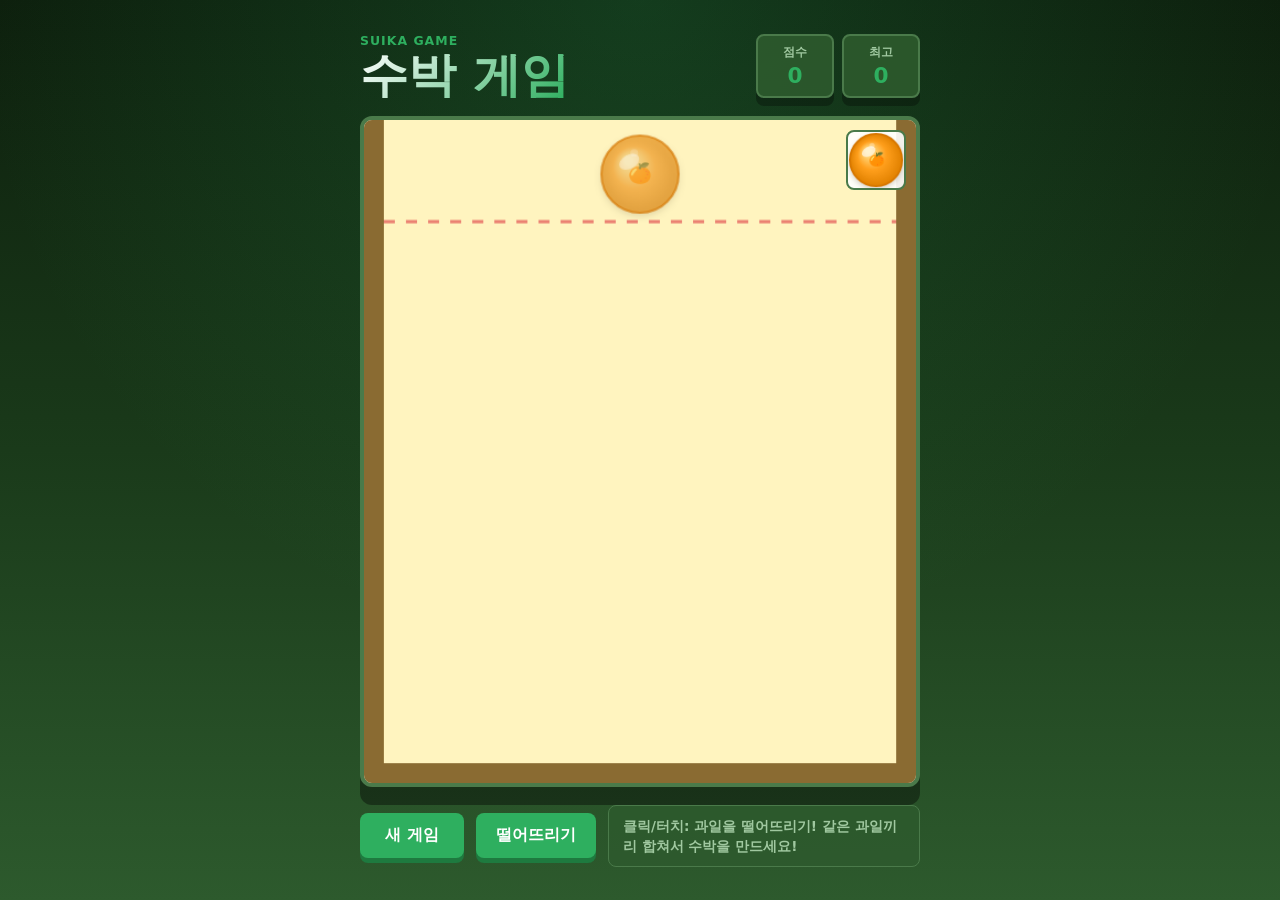
==== commit 71ad2ca4: "🍉 수박 게임 복원" ====
--- a/index.html
+++ b/index.html
@@ -3,100 +3,44 @@
   <head>
     <meta charset="UTF-8" />
     <meta name="viewport" content="width=device-width, initial-scale=1.0" />
-    <title>머지 레스토랑 - Merge Cooking Game</title>
+    <title>수박 게임</title>
     <link rel="stylesheet" href="styles.css" />
   </head>
   <body>
     <main class="app">
-      <section class="game-shell" aria-label="머지 레스토랑">
+      <section class="game-shell" aria-label="수박 게임">
         <header class="topbar">
-          <div class="logo-area">
-            <p class="eyebrow">🍳 Merge Cooking</p>
-            <h1>머지 레스토랑</h1>
+          <div>
+            <p class="eyebrow">Suika Game</p>
+            <h1>수박 게임</h1>
           </div>
           <div class="scoreboard">
-            <div class="score-item gold-display">
-              <span>💰 골드</span>
-              <strong id="gold">100</strong>
-            </div>
-            <div class="score-item">
+            <div>
               <span>점수</span>
               <strong id="score">0</strong>
             </div>
-            <div class="score-item">
+            <div>
               <span>최고</span>
               <strong id="best">0</strong>
-            </div>
-            <div class="score-item">
-              <span>레벨</span>
-              <strong id="level">1</strong>
             </div>
           </div>
         </header>
 
-        <div class="game-layout">
-          <!-- 왼쪽: 손님 주문 -->
-          <aside class="order-panel">
-            <h3 class="panel-title">👤 손님 주문</h3>
-            <div id="orders" class="orders-container"></div>
-            <div class="order-timer">
-              <span>다음 손님까지</span>
-              <div class="timer-bar">
-                <div id="timerFill" class="timer-fill"></div>
-              </div>
-            </div>
-          </aside>
-
-          <!-- 중앙: 게임 보드 -->
-          <div class="board-section">
-            <div class="board-wrap">
-              <div id="grid" class="grid"></div>
-              <div id="overlay" class="overlay hidden">
-                <h2>🍽️ 영업 종료!</h2>
-                <p id="gameOverMsg">주방이 가득 찼어요!</p>
-                <div class="final-score">
-                  <span>최종 점수</span>
-                  <strong id="finalScore">0</strong>
-                </div>
-                <button id="restartOverlay" type="button">🔄 다시 시작</button>
-              </div>
-            </div>
-
-            <!-- 하단: 생성기 & 조리대 -->
-            <div class="bottom-panel">
-              <div class="generators">
-                <h3 class="panel-title">🏪 상점</h3>
-                <div id="generators" class="generators-container"></div>
-              </div>
-              <div class="cooking-station">
-                <h3 class="panel-title">🍳 조리대</h3>
-                <div id="cookingStation" class="cooking-station-area">
-                  <div class="cooking-slots">
-                    <div class="cooking-slot" data-slot="0"></div>
-                    <div class="cooking-slot" data-slot="1"></div>
-                    <div class="cooking-slot" data-slot="2"></div>
-                  </div>
-                  <button id="cookBtn" class="cook-btn">🔥 요리하기!</button>
-                </div>
-              </div>
-            </div>
+        <div class="board-wrap">
+          <canvas id="game" width="500" height="600" aria-label="게임 보드"></canvas>
+          <canvas id="next" width="60" height="60" aria-label="다음 과일"></canvas>
+          <div id="overlay" class="overlay hidden">
+            <h2>게임 오버!</h2>
+            <p id="gameOverMsg">과일이 위험선을 넘었어요!</p>
+            <button id="restartOverlay" type="button">다시 시작</button>
           </div>
-
-          <!-- 오른쪽: 레시피 & 정보 -->
-          <aside class="info-panel">
-            <h3 class="panel-title">📖 레시피</h3>
-            <div id="recipeList" class="recipe-list"></div>
-            <div class="tip-box">
-              <p>💡 재료를 클릭해서 조리대에 놓으세요!</p>
-              <p>🔥 조합이 맞으면 요리가 완성됩니다!</p>
-            </div>
-          </aside>
         </div>
 
         <footer class="controls">
-          <button id="restart" type="button">🔄 새 게임</button>
+          <button id="restart" type="button">새 게임</button>
+          <button id="drop" type="button">떨어뜨리기</button>
           <div class="tip">
-            <span>💡 상점에서 재료 구매 → 그리드에 배치 → 조리대에서 요리 → 손님에게 제공!</span>
+            <span>클릭/터치: 과일을 떨어뜨리기! 같은 과일끼리 합쳐서 수박을 만드세요!</span>
           </div>
         </footer>
       </section>
--- a/styles.css
+++ b/styles.css
@@ -1,503 +1,146 @@
 :root {
   color-scheme: light;
-  --bg: #2c1810;
+  --bg: #1a3a1a;
   --ink: #fff;
-  --muted: #d4a574;
-  --panel: #3d2416;
-  --panel-light: #5c3a25;
-  --line: #8b5e3c;
-  --accent: #ff6b35;
-  --accent-dark: #cc4a1a;
-  --accent-green: #4caf50;
-  --accent-blue: #2196f3;
-  --accent-purple: #9c27b0;
-  --board-bg: #f5e6d3;
-  --board-grid: #e8d5be;
-  --shadow: rgba(0, 0, 0, 0.3);
-  --gold: #ffd700;
+  --muted: #a0c8a0;
+  --panel: #2d5a2d;
+  --line: #4a7a4a;
+  --accent: #2eaf5f;
+  --accent-dark: #1e7a3f;
+  --board-bg: #fff8e0;
 }
 
 * {
   box-sizing: border-box;
-  margin: 0;
-  padding: 0;
 }
 
 body {
+  margin: 0;
   min-height: 100vh;
-  font-family: 'Segoe UI', ui-sans-serif, system-ui, -apple-system, sans-serif;
-  background: 
-    radial-gradient(circle at 30% 20%, rgba(255, 107, 53, 0.15), transparent 50%),
-    radial-gradient(circle at 70% 80%, rgba(76, 175, 80, 0.1), transparent 50%),
-    linear-gradient(180deg, #1a0f0a 0%, var(--bg) 30%, #3d2416 100%);
+  font-family:
+    Inter, ui-sans-serif, system-ui, -apple-system, BlinkMacSystemFont, "Segoe UI",
+    sans-serif;
+  background:
+    radial-gradient(circle at 50% 0%, rgba(46, 175, 95, 0.2), transparent 60%),
+    linear-gradient(180deg, #0d1f0d 0%, var(--bg) 50%, #2d5a2d 100%);
   color: var(--ink);
-  overflow-x: hidden;
 }
 
 button {
   border: 0;
-  border-radius: 12px;
+  border-radius: 8px;
   cursor: pointer;
   font: inherit;
-  font-weight: 700;
-  transition: all 0.15s ease;
-}
-
-button:hover {
-  transform: translateY(-2px);
-}
-
-button:active {
-  transform: translateY(2px);
+  font-weight: 800;
 }
 
 .app {
   display: grid;
   min-height: 100vh;
   place-items: center;
-  padding: 16px;
+  padding: 22px;
 }
 
 .game-shell {
-  width: min(100%, 1100px);
-}
-
-/* ===== TOPBAR ===== */
-.topbar {
+  width: min(100%, 560px);
+}
+
+.topbar,
+.controls {
   display: flex;
   align-items: center;
   justify-content: space-between;
   gap: 16px;
-  margin-bottom: 16px;
-  flex-wrap: wrap;
-}
-
-.logo-area {
-  display: flex;
-  flex-direction: column;
 }
 
 .eyebrow {
+  margin: 0 0 4px;
   color: var(--accent);
-  font-size: 0.75rem;
-  font-weight: 800;
-  letter-spacing: 0.1em;
+  font-size: 0.78rem;
+  font-weight: 900;
+  letter-spacing: 0.08em;
   text-transform: uppercase;
 }
 
 h1 {
-  font-size: clamp(1.5rem, 5vw, 2.2rem);
-  line-height: 1;
-  background: linear-gradient(135deg, #fff 0%, #ff6b35 50%, #ffab76 100%);
+  margin: 0;
+  font-size: clamp(1.8rem, 7vw, 3rem);
+  line-height: 0.96;
+  background: linear-gradient(135deg, #fff 0%, #2eaf5f 100%);
   -webkit-background-clip: text;
   -webkit-text-fill-color: transparent;
   background-clip: text;
-  text-shadow: none;
-}
-
-/* ===== SCOREBOARD ===== */
+}
+
 .scoreboard {
   display: flex;
-  gap: 10px;
-}
-
-.score-item {
-  min-width: 75px;
+  gap: 8px;
+}
+
+.scoreboard div {
+  min-width: 78px;
   border: 2px solid var(--line);
-  border-radius: 12px;
-  background: linear-gradient(180deg, var(--panel) 0%, var(--panel-light) 100%);
-  padding: 8px 12px;
+  border-radius: 8px;
+  background: rgba(45, 90, 45, 0.9);
+  padding: 8px 10px;
   text-align: center;
-  box-shadow: 
-    0 4px 12px var(--shadow),
-    inset 0 1px 0 rgba(255, 255, 255, 0.1);
-}
-
-.score-item.gold-display {
-  border-color: var(--gold);
-  background: linear-gradient(180deg, #4a3510 0%, #6b4d1a 100%);
-}
-
-.score-item.gold-display strong {
-  color: var(--gold);
-}
-
-.score-item span {
+  box-shadow: 0 8px 0 rgba(0, 0, 0, 0.3);
+}
+
+.scoreboard span {
   display: block;
   color: var(--muted);
-  font-size: 0.7rem;
-  font-weight: 700;
-  text-transform: uppercase;
-  letter-spacing: 0.05em;
-}
-
-.score-item strong {
+  font-size: 0.75rem;
+  font-weight: 800;
+}
+
+.scoreboard strong {
   display: block;
   margin-top: 2px;
-  font-size: 1.4rem;
+  font-size: 1.35rem;
   color: var(--accent);
-  font-weight: 800;
-}
-
-/* ===== GAME LAYOUT ===== */
-.game-layout {
-  display: grid;
-  grid-template-columns: 200px 1fr 200px;
-  gap: 16px;
-  align-items: start;
-}
-
-@media (max-width: 900px) {
-  .game-layout {
-    grid-template-columns: 1fr;
-  }
-}
-
-/* ===== SIDE PANELS ===== */
-.order-panel,
-.info-panel {
-  background: linear-gradient(180deg, var(--panel) 0%, rgba(61, 36, 22, 0.8) 100%);
-  border: 2px solid var(--line);
-  border-radius: 16px;
-  padding: 16px;
-  box-shadow: 0 8px 24px var(--shadow);
-}
-
-.panel-title {
-  font-size: 0.9rem;
-  color: var(--accent);
-  margin-bottom: 12px;
-  text-align: center;
-  font-weight: 700;
-}
-
-/* ===== ORDERS ===== */
-.orders-container {
-  display: flex;
-  flex-direction: column;
-  gap: 10px;
-  min-height: 150px;
-}
-
-.order-card {
-  background: linear-gradient(135deg, #fff8f0 0%, #ffe8d6 100%);
-  border: 2px solid var(--line);
-  border-radius: 10px;
-  padding: 10px;
-  text-align: center;
-  animation: orderAppear 0.4s cubic-bezier(0.34, 1.56, 0.64, 1);
-  position: relative;
-}
-
-.order-card.can-serve {
-  border-color: var(--accent-green);
-  box-shadow: 0 0 12px rgba(76, 175, 80, 0.4);
-  animation: canServePulse 1s infinite;
-}
-
-.order-emoji {
-  font-size: 2rem;
-  display: block;
-  margin-bottom: 4px;
-}
-
-.order-name {
-  font-size: 0.75rem;
-  color: #5c3a25;
-  font-weight: 700;
-}
-
-.order-reward {
-  font-size: 0.7rem;
-  color: var(--accent);
-  font-weight: 700;
-  margin-top: 2px;
-}
-
-.order-customer {
-  font-size: 0.65rem;
-  color: #888;
-  margin-top: 2px;
-}
-
-.order-timer {
-  margin-top: 12px;
-  text-align: center;
-}
-
-.order-timer span {
-  font-size: 0.7rem;
-  color: var(--muted);
-  display: block;
-  margin-bottom: 4px;
-}
-
-.timer-bar {
-  height: 8px;
-  background: rgba(0, 0, 0, 0.3);
-  border-radius: 4px;
-  overflow: hidden;
-}
-
-.timer-fill {
-  height: 100%;
-  width: 100%;
-  background: linear-gradient(90deg, var(--accent) 0%, #ffab76 100%);
-  border-radius: 4px;
-  transition: width 0.3s ease;
-}
-
-/* ===== BOARD SECTION ===== */
-.board-section {
-  display: flex;
-  flex-direction: column;
-  gap: 16px;
-}
-
-/* ===== GAME BOARD ===== */
+}
+
 .board-wrap {
   position: relative;
-  background: 
-    linear-gradient(135deg, var(--board-bg) 0%, #e8d5be 100%);
+  margin: 18px 0;
+  overflow: hidden;
   border: 4px solid var(--line);
-  border-radius: 16px;
-  padding: 12px;
+  border-radius: 12px;
+  background: var(--board-bg);
   box-shadow: 
-    0 16px 40px var(--shadow),
-    inset 0 2px 8px rgba(255, 255, 255, 0.3);
-}
-
-.board-wrap::before {
-  content: '';
+    0 18px 0 rgba(0, 0, 0, 0.4),
+    inset 0 0 40px rgba(46, 175, 95, 0.1);
+}
+
+#game {
+  display: block;
+  width: 100%;
+  aspect-ratio: 500 / 600;
+  touch-action: none;
+  cursor: pointer;
+}
+
+#next {
   position: absolute;
-  top: 0;
-  left: 0;
-  right: 0;
-  height: 40px;
-  background: linear-gradient(180deg, rgba(255, 107, 53, 0.1) 0%, transparent 100%);
-  border-radius: 12px 12px 0 0;
-  pointer-events: none;
-}
-
-/* ===== GRID ===== */
-.grid {
-  display: grid;
-  grid-template-columns: repeat(5, 1fr);
-  grid-template-rows: repeat(4, 1fr);
-  gap: 8px;
-  aspect-ratio: 5 / 4;
-}
-
-.cell {
-  background: linear-gradient(145deg, #fff9f2 0%, #f0e0cc 100%);
-  border: 2px solid #d4b896;
-  border-radius: 12px;
-  display: flex;
-  align-items: center;
-  justify-content: center;
-  cursor: pointer;
-  transition: all 0.2s ease;
-  position: relative;
-  user-select: none;
-  box-shadow: 
-    inset 0 2px 4px rgba(255, 255, 255, 0.5),
-    0 2px 4px rgba(0, 0, 0, 0.1);
-}
-
-.cell:hover {
-  background: linear-gradient(145deg, #fff 0%, #ffe8d6 100%);
-  border-color: var(--accent);
-  transform: scale(1.02);
-}
-
-.cell.selected {
-  border-color: var(--accent);
-  box-shadow: 
-    0 0 0 3px rgba(255, 107, 53, 0.3),
-    inset 0 2px 4px rgba(255, 255, 255, 0.5);
-  animation: selectedPulse 1s infinite;
-}
-
-.cell.hint {
-  border-color: var(--accent-green);
-  box-shadow: 0 0 0 3px rgba(76, 175, 80, 0.3);
-}
-
-.cell.merging {
-  animation: mergeAnimation 0.4s cubic-bezier(0.34, 1.56, 0.64, 1);
-}
-
-.cell.new-item {
-  animation: dropIn 0.4s cubic-bezier(0.34, 1.56, 0.64, 1);
-}
-
-.cell-emoji {
-  font-size: clamp(1.5rem, 5vw, 2.5rem);
-  filter: drop-shadow(0 2px 4px rgba(0, 0, 0, 0.2));
-  transition: transform 0.2s ease;
-}
-
-.cell-level {
-  position: absolute;
-  bottom: 4px;
-  right: 6px;
-  font-size: 0.6rem;
-  font-weight: 800;
-  color: var(--accent);
-  background: rgba(255, 255, 255, 0.9);
-  padding: 1px 4px;
-  border-radius: 4px;
-}
-
-/* ===== BOTTOM PANEL ===== */
-.bottom-panel {
-  display: grid;
-  grid-template-columns: 1fr 1fr;
-  gap: 16px;
-}
-
-@media (max-width: 700px) {
-  .bottom-panel {
-    grid-template-columns: 1fr;
-  }
-}
-
-/* ===== GENERATORS ===== */
-.generators {
-  background: linear-gradient(180deg, var(--panel) 0%, rgba(61, 36, 22, 0.8) 100%);
-  border: 2px solid var(--line);
-  border-radius: 16px;
-  padding: 12px;
-}
-
-.generators-container {
-  display: grid;
-  grid-template-columns: repeat(5, 1fr);
-  gap: 8px;
-}
-
-@media (max-width: 500px) {
-  .generators-container {
-    grid-template-columns: repeat(3, 1fr);
-  }
-}
-
-.generator {
-  background: linear-gradient(145deg, #fff9f2 0%, #f0e0cc 100%);
-  border: 2px solid #d4b896;
-  border-radius: 12px;
-  padding: 8px;
-  text-align: center;
-  cursor: pointer;
-  transition: all 0.2s ease;
-}
-
-.generator:hover {
-  transform: scale(1.05);
-  border-color: var(--accent);
-}
-
-.generator:active {
-  transform: scale(0.95);
-}
-
-.generator.disabled {
-  opacity: 0.5;
-  cursor: not-allowed;
-}
-
-.generator-emoji {
-  font-size: 1.8rem;
-  display: block;
-}
-
-.generator-name {
-  font-size: 0.6rem;
-  color: #5c3a25;
-  font-weight: 700;
-  margin-top: 2px;
-}
-
-.generator-cost {
-  font-size: 0.6rem;
-  color: var(--gold);
-  font-weight: 800;
-}
-
-/* ===== COOKING STATION ===== */
-.cooking-station {
-  background: linear-gradient(180deg, var(--panel) 0%, rgba(61, 36, 22, 0.8) 100%);
-  border: 2px solid var(--line);
-  border-radius: 16px;
-  padding: 12px;
-}
-
-.cooking-station-area {
-  display: flex;
-  flex-direction: column;
-  align-items: center;
-  gap: 12px;
-}
-
-.cooking-slots {
-  display: flex;
-  gap: 8px;
-}
-
-.cooking-slot {
+  top: 10px;
+  right: 10px;
   width: 60px;
   height: 60px;
-  background: linear-gradient(145deg, #fff9f2 0%, #f0e0cc 100%);
-  border: 2px dashed #d4b896;
-  border-radius: 12px;
-  display: flex;
-  align-items: center;
-  justify-content: center;
-  font-size: 2rem;
-  cursor: pointer;
-  transition: all 0.2s ease;
-}
-
-.cooking-slot:hover {
-  border-color: var(--accent);
-  background: linear-gradient(145deg, #fff 0%, #ffe8d6 100%);
-}
-
-.cooking-slot.filled {
-  border-style: solid;
-  border-color: var(--accent-green);
-}
-
-.cook-btn {
-  background: linear-gradient(135deg, #ff4444 0%, #cc0000 100%);
-  color: white;
-  padding: 10px 24px;
-  font-size: 1rem;
-  box-shadow: 0 4px 12px rgba(255, 68, 68, 0.4);
-}
-
-.cook-btn:hover {
-  background: linear-gradient(135deg, #ff6666 0%, #ee2222 100%);
-}
-
-.cook-btn:disabled {
-  opacity: 0.5;
-  cursor: not-allowed;
-}
-
-/* ===== OVERLAY ===== */
+  border: 2px solid var(--line);
+  border-radius: 8px;
+  background: rgba(255, 255, 255, 0.9);
+}
+
 .overlay {
   position: absolute;
   inset: 0;
   display: grid;
   place-content: center;
-  gap: 16px;
+  gap: 12px;
   padding: 24px;
-  background: rgba(44, 24, 16, 0.95);
-  backdrop-filter: blur(8px);
-  border-radius: 12px;
+  background: rgba(13, 31, 13, 0.92);
   text-align: center;
-  z-index: 100;
 }
 
 .overlay.hidden {
@@ -505,239 +148,62 @@
 }
 
 .overlay h2 {
-  font-size: 2rem;
+  margin: 0;
+  font-size: 2.25rem;
   color: var(--accent);
 }
 
 .overlay p {
+  margin: 0;
   color: var(--muted);
-  font-weight: 600;
-}
-
-.final-score {
-  background: var(--panel);
-  border: 2px solid var(--line);
-  border-radius: 12px;
-  padding: 16px 32px;
-}
-
-.final-score span {
-  display: block;
-  color: var(--muted);
-  font-size: 0.85rem;
-  margin-bottom: 4px;
-}
-
-.final-score strong {
-  font-size: 2.5rem;
-  color: var(--accent);
-}
-
-.overlay button {
-  background: linear-gradient(135deg, var(--accent) 0%, var(--accent-dark) 100%);
-  color: white;
-  padding: 14px 28px;
-  font-size: 1.1rem;
-  box-shadow: 0 4px 16px rgba(255, 107, 53, 0.4);
-}
-
-/* ===== RECIPE LIST ===== */
-.recipe-list {
-  display: flex;
-  flex-direction: column;
-  gap: 6px;
-  max-height: 300px;
-  overflow-y: auto;
-}
-
-.recipe-item {
-  display: flex;
-  align-items: center;
-  gap: 4px;
-  background: rgba(255, 255, 255, 0.1);
-  border-radius: 8px;
-  padding: 6px 8px;
-  font-size: 0.7rem;
-  flex-wrap: wrap;
-}
-
-.recipe-arrow {
-  color: var(--accent);
-  font-weight: 800;
-}
-
-.recipe-emoji {
-  font-size: 1rem;
-}
-
-.recipe-name {
-  color: var(--muted);
-  font-size: 0.65rem;
-}
-
-/* ===== TIP BOX ===== */
-.tip-box {
-  margin-top: 16px;
-  background: rgba(255, 255, 255, 0.05);
-  border: 1px solid var(--line);
-  border-radius: 10px;
-  padding: 10px;
-}
-
-.tip-box p {
-  font-size: 0.75rem;
-  color: var(--muted);
-  margin-bottom: 4px;
-}
-
-.tip-box p:last-child {
-  margin-bottom: 0;
-}
-
-/* ===== CONTROLS ===== */
+  font-weight: 700;
+}
+
 .controls {
-  display: flex;
   align-items: center;
   gap: 12px;
-  margin-top: 16px;
 }
 
 .controls button {
-  background: linear-gradient(135deg, var(--accent) 0%, var(--accent-dark) 100%);
+  min-width: 104px;
+  background: var(--accent);
   color: white;
-  padding: 12px 24px;
-  box-shadow: 0 4px 12px rgba(255, 107, 53, 0.3);
+  padding: 12px 20px;
+  box-shadow: 0 5px 0 var(--accent-dark);
+  font-size: 1rem;
+}
+
+.controls button:active {
+  transform: translateY(3px);
+  box-shadow: 0 2px 0 var(--accent-dark);
 }
 
 .tip {
   flex: 1;
-  background: rgba(61, 36, 22, 0.8);
+  background: rgba(45, 90, 45, 0.8);
   border: 1px solid var(--line);
-  border-radius: 12px;
-  padding: 12px 16px;
+  border-radius: 8px;
+  padding: 10px 14px;
 }
 
 .tip span {
   color: var(--muted);
   font-size: 0.85rem;
-}
-
-/* ===== FLOATING SCORE ===== */
-.float-score {
-  position: fixed;
-  pointer-events: none;
-  font-size: 1.2rem;
-  font-weight: 800;
-  color: var(--accent);
-  text-shadow: 0 2px 4px rgba(0, 0, 0, 0.5);
-  animation: floatUp 1s ease-out forwards;
-  z-index: 1000;
-}
-
-.float-score.gold {
-  color: var(--gold);
-}
-
-/* ===== COMBO POPUP ===== */
-.combo-popup {
-  position: fixed;
-  top: 50%;
-  left: 50%;
-  transform: translate(-50%, -50%);
-  font-size: 3rem;
-  font-weight: 900;
-  color: var(--accent);
-  text-shadow: 
-    0 0 20px rgba(255, 107, 53, 0.8),
-    0 4px 8px rgba(0, 0, 0, 0.5);
-  animation: comboPopup 1s cubic-bezier(0.34, 1.56, 0.64, 1) forwards;
-  z-index: 1000;
-  pointer-events: none;
-}
-
-/* ===== ANIMATIONS ===== */
-@keyframes selectedPulse {
-  0%, 100% { transform: scale(1); }
-  50% { transform: scale(1.05); }
-}
-
-@keyframes mergeAnimation {
-  0% { transform: scale(1); }
-  50% { transform: scale(1.3); }
-  100% { transform: scale(1); }
-}
-
-@keyframes dropIn {
-  0% { 
-    transform: translateY(-50px) scale(0);
-    opacity: 0;
-  }
-  100% { 
-    transform: translateY(0) scale(1);
-    opacity: 1;
-  }
-}
-
-@keyframes orderAppear {
-  0% { 
-    transform: translateX(-20px) scale(0.8);
-    opacity: 0;
-  }
-  100% { 
-    transform: translateX(0) scale(1);
-    opacity: 1;
-  }
-}
-
-@keyframes canServePulse {
-  0%, 100% { 
-    box-shadow: 0 0 12px rgba(76, 175, 80, 0.4);
-  }
-  50% { 
-    box-shadow: 0 0 20px rgba(76, 175, 80, 0.8);
-  }
-}
-
-@keyframes floatUp {
-  0% { 
-    transform: translateY(0);
-    opacity: 1;
-  }
-  100% { 
-    transform: translateY(-60px);
-    opacity: 0;
-  }
-}
-
-@keyframes comboPopup {
-  0% { 
-    transform: translate(-50%, -50%) scale(0);
-    opacity: 0;
-  }
-  50% { 
-    transform: translate(-50%, -50%) scale(1.2);
-    opacity: 1;
-  }
-  100% { 
-    transform: translate(-50%, -50%) scale(0.8);
-    opacity: 0;
-  }
-}
-
-/* ===== RESPONSIVE ===== */
-@media (max-width: 900px) {
+  font-weight: 600;
+}
+
+@media (max-width: 520px) {
   .app {
-    padding: 8px;
+    padding: 12px;
   }
 
   .topbar {
-    flex-direction: column;
-    align-items: stretch;
-  }
-
-  .scoreboard {
-    justify-content: center;
     flex-wrap: wrap;
+  }
+
+  .scoreboard div {
+    min-width: 64px;
+    padding: 7px 8px;
   }
 
   .controls {
@@ -746,20 +212,10 @@
 
   .controls button {
     width: 100%;
-  }
-}
-
-@media (max-width: 500px) {
-  .score-item {
-    min-width: 60px;
-    flex: 1;
-  }
-
-  h1 {
-    font-size: 1.5rem;
-  }
-
-  .generators-container {
-    grid-template-columns: repeat(3, 1fr);
+    min-height: 48px;
+  }
+
+  .tip {
+    width: 100%;
   }
 }
